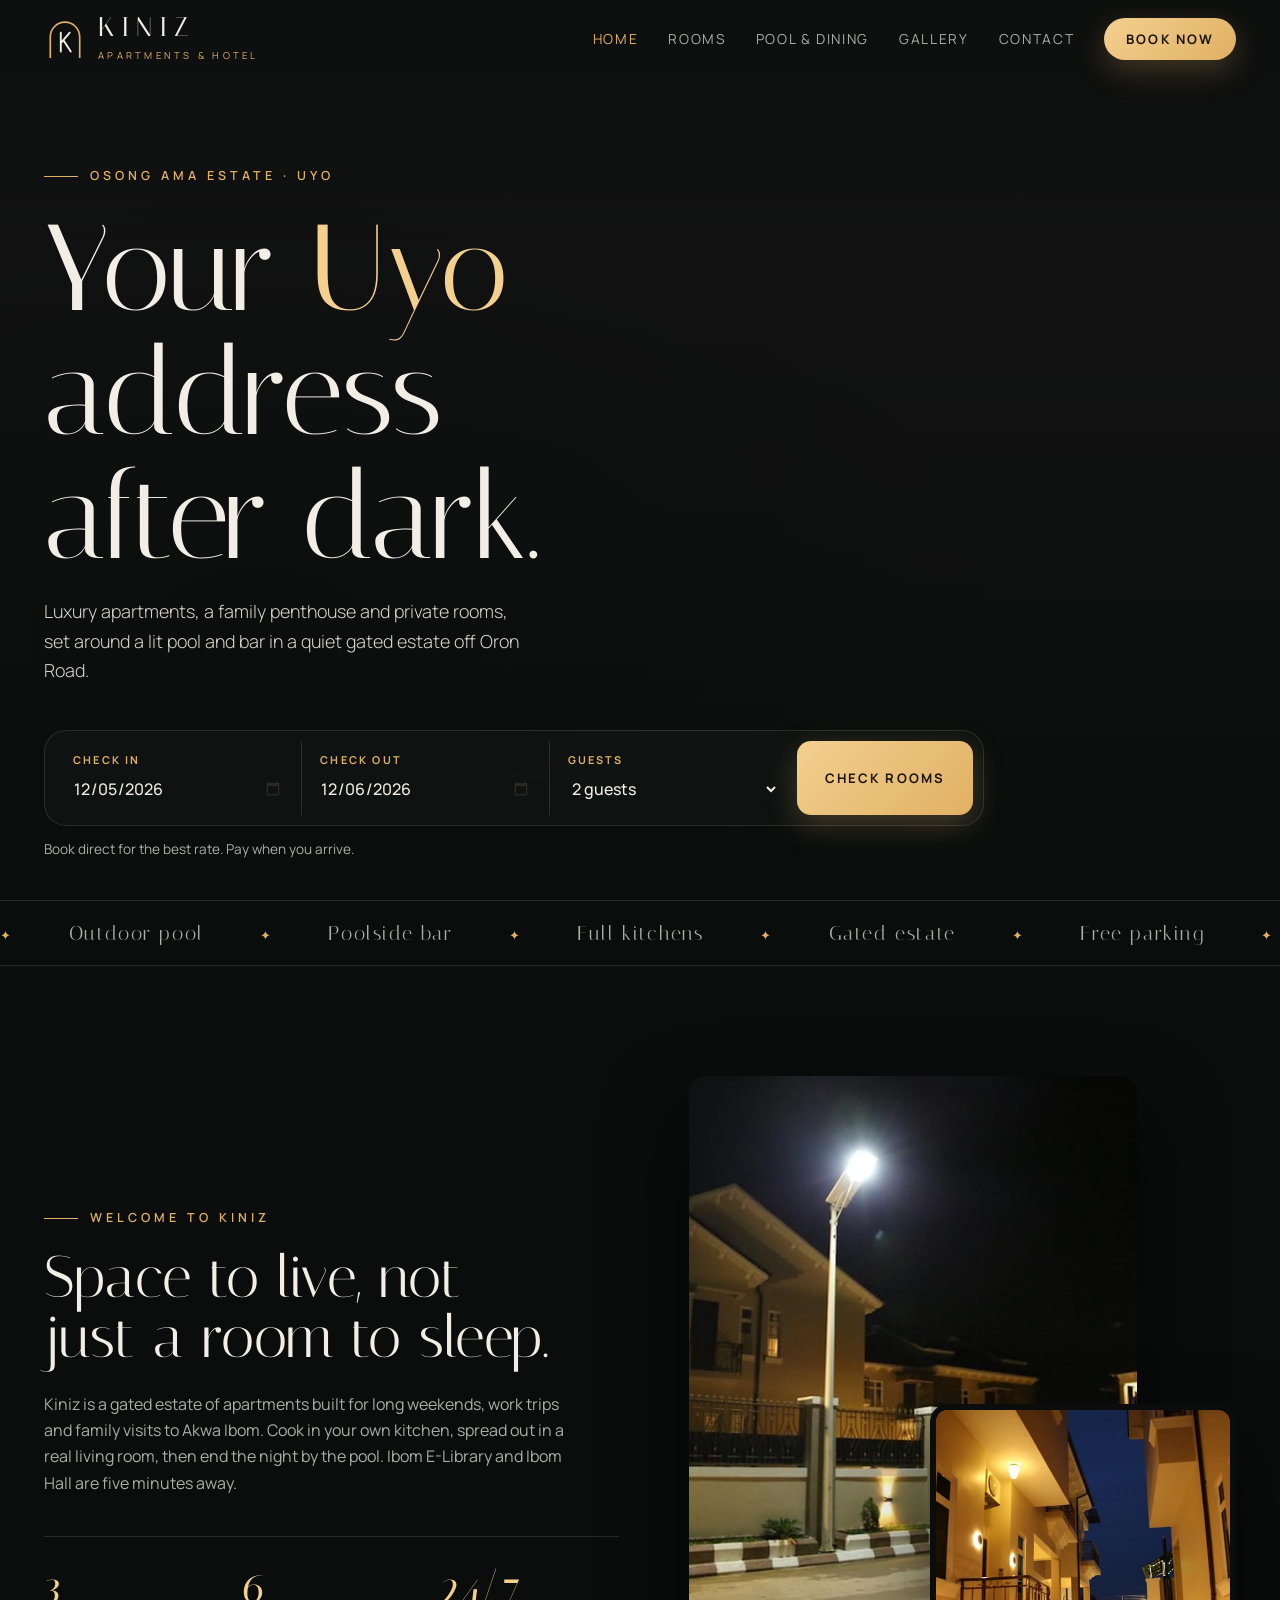
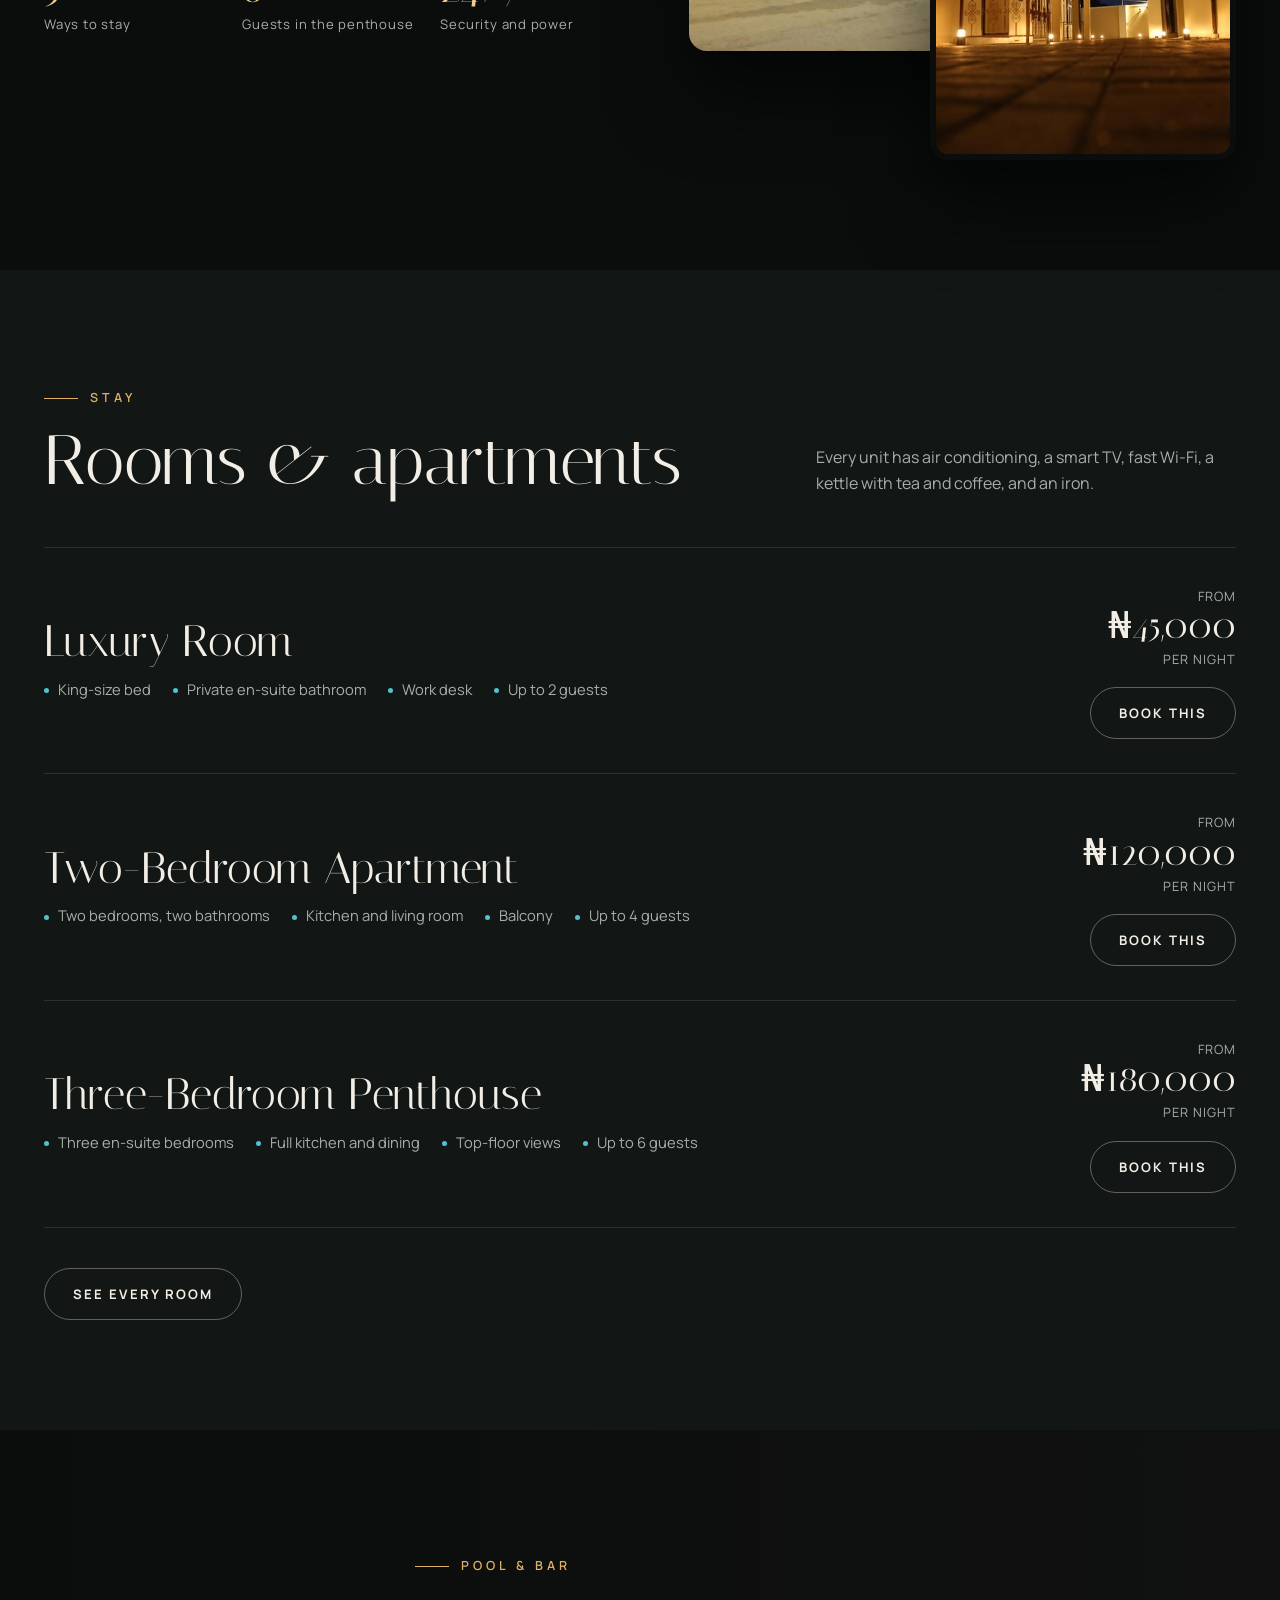
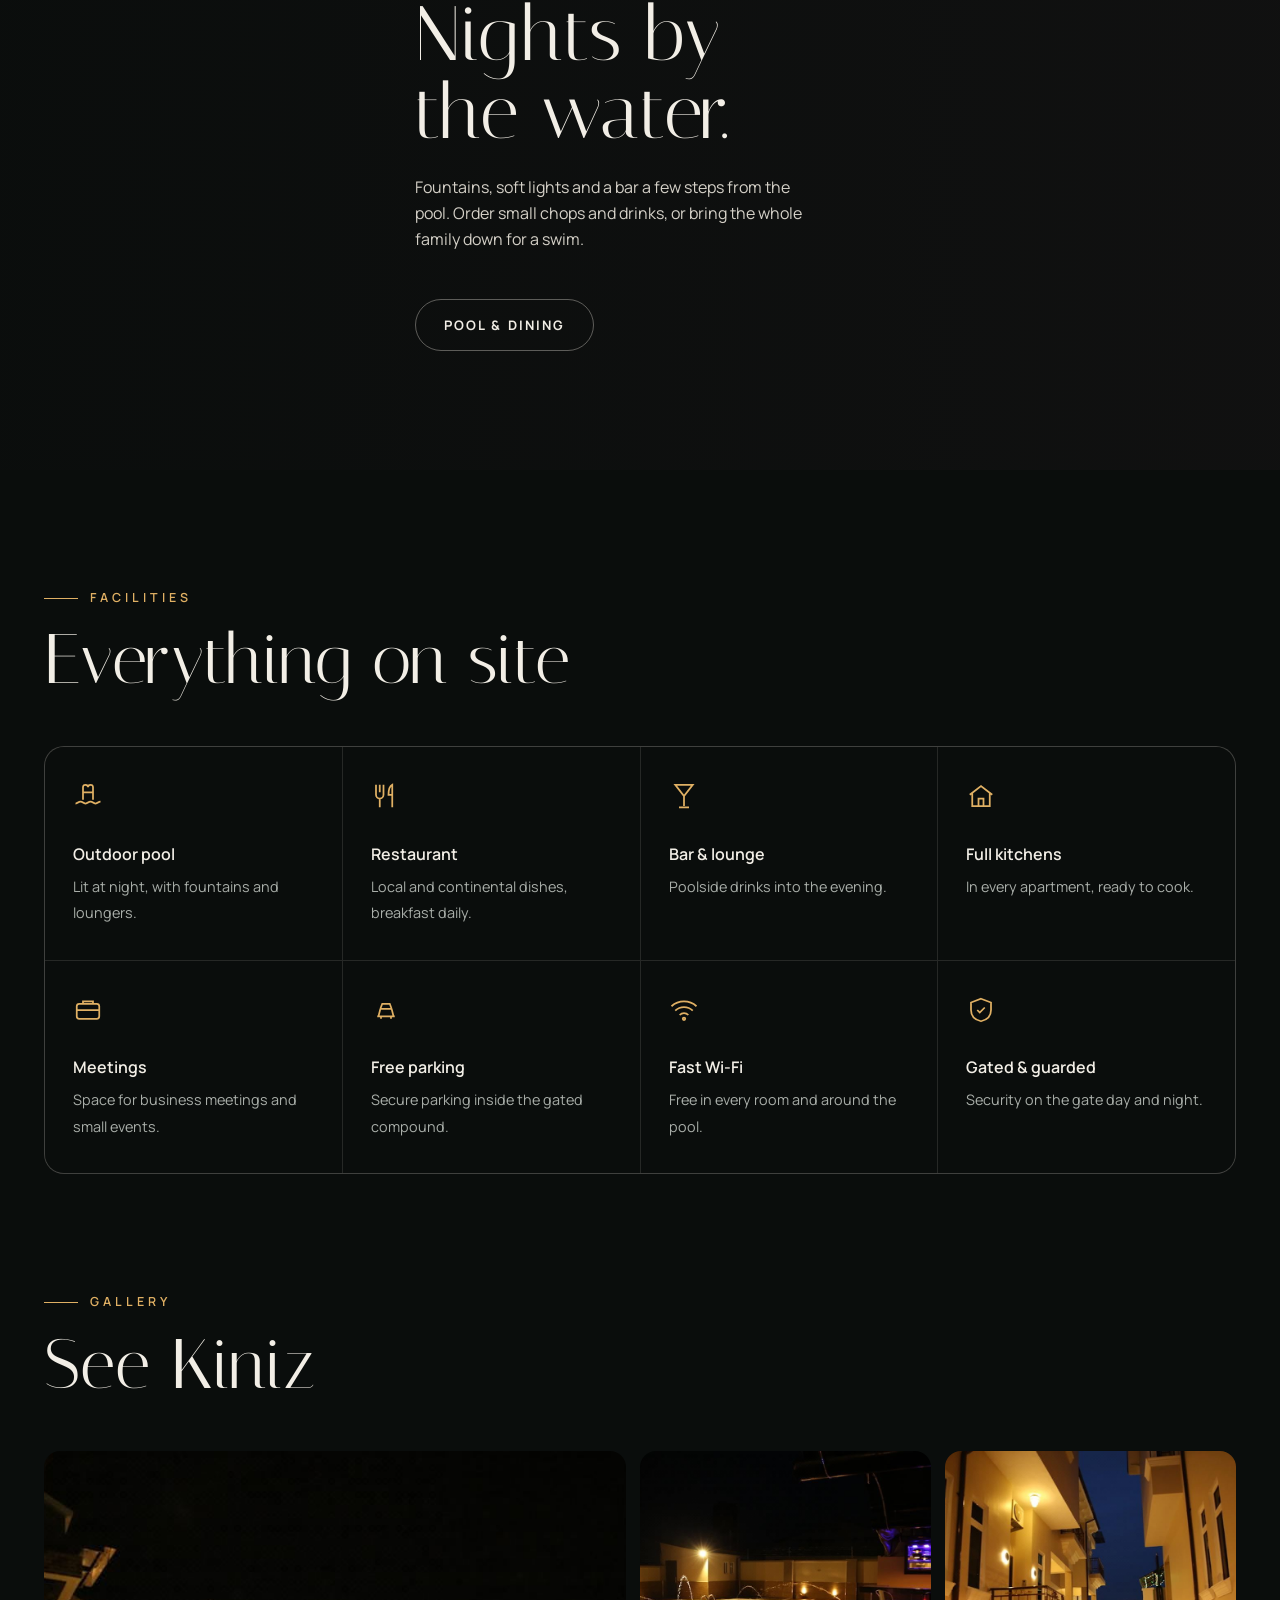
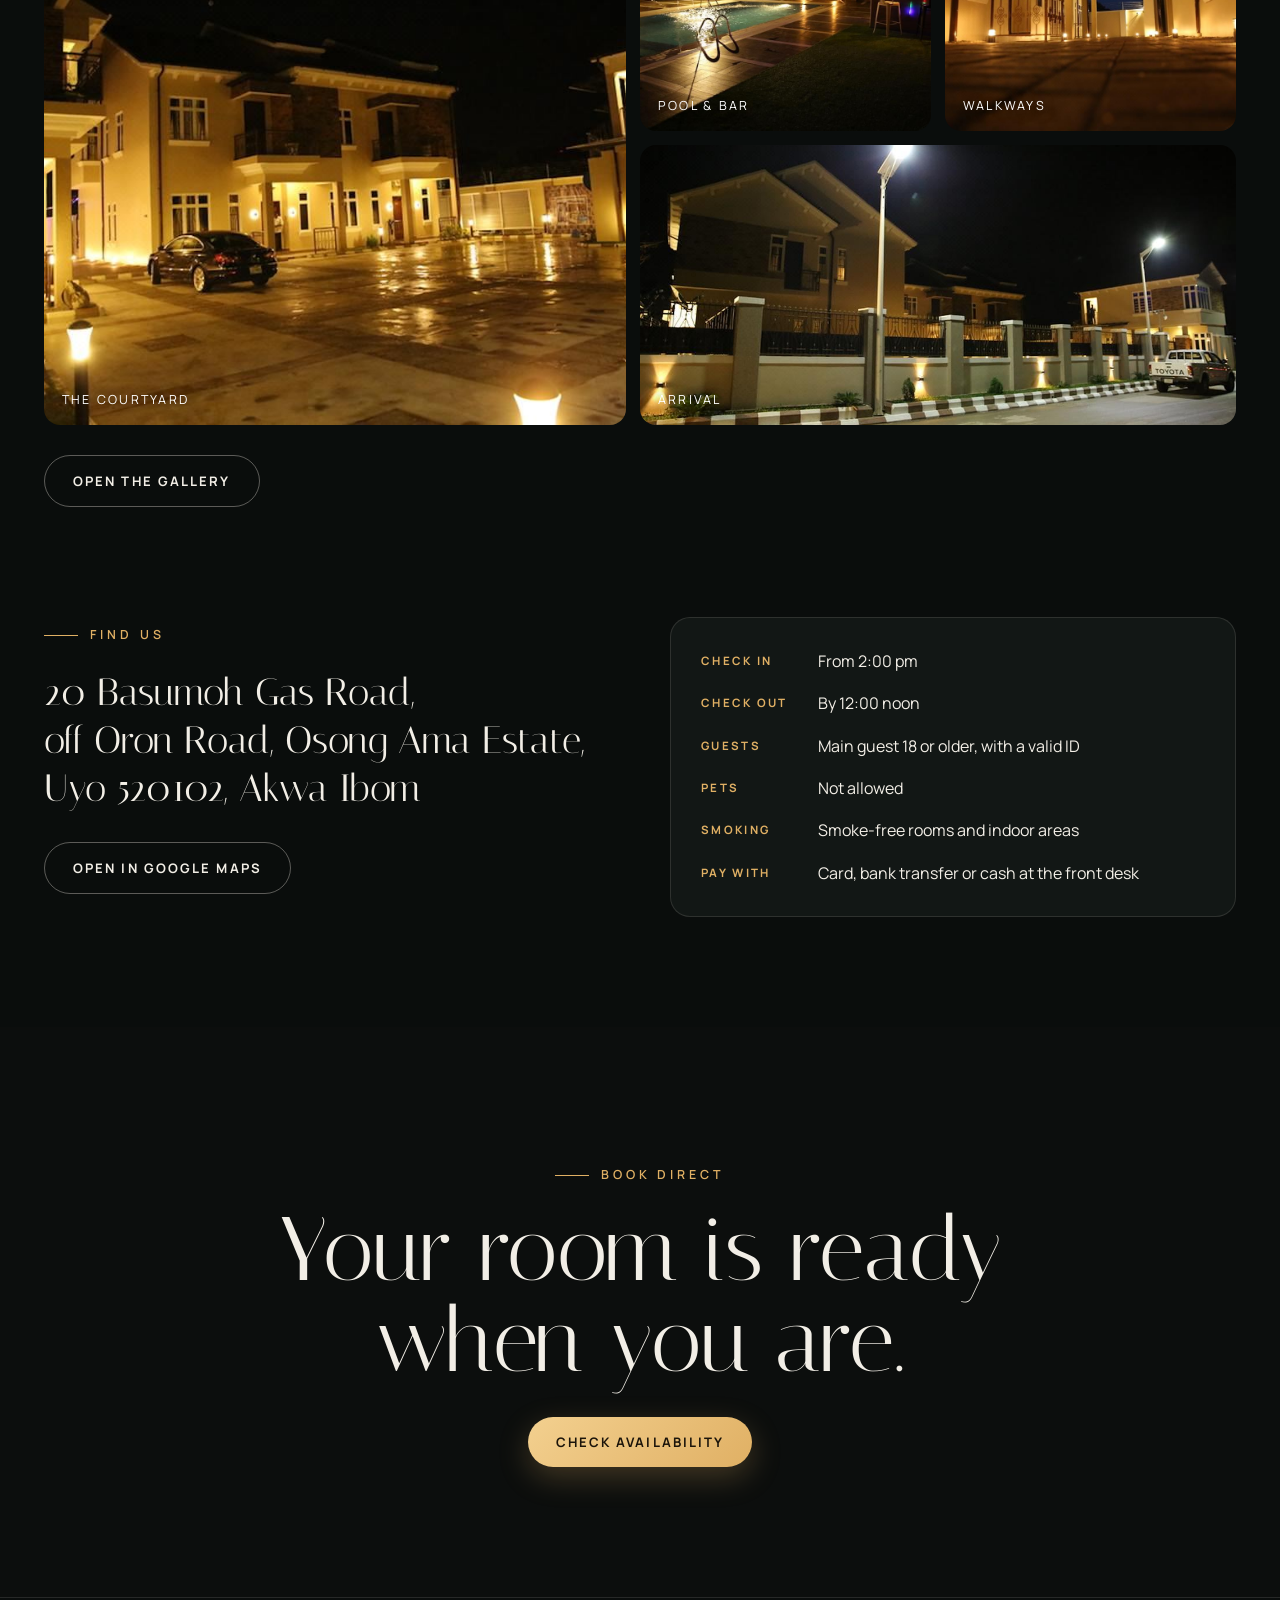
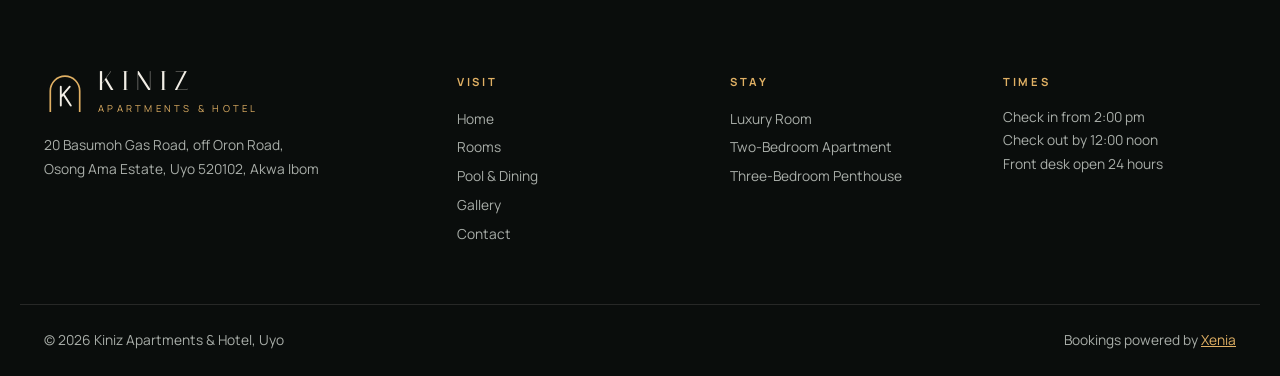
==== index.html @ 3136773b "Kiniz Apartments & Hotel demo site Co-Authored-By: Claude Opus 5.5 (1M context) <noreply@anthropic.c" ====
<!doctype html>
<html lang="en">
<head>
<meta charset="utf-8">
<meta name="viewport" content="width=device-width, initial-scale=1, viewport-fit=cover">
<title>Kiniz Apartments &amp; Hotel, Uyo</title>
<meta name="description" content="Luxury serviced apartments, a penthouse and rooms around a lit outdoor pool in Osong Ama Estate, Uyo. Book direct.">
<meta name="robots" content="noindex">
<link rel="preconnect" href="https://fonts.googleapis.com">
<link rel="preconnect" href="https://fonts.gstatic.com" crossorigin>
<link rel="stylesheet" href="https://fonts.googleapis.com/css2?family=Italiana&family=Manrope:wght@300;400;500;600;700&display=swap">
<link rel="stylesheet" href="assets/site.css">
</head>
<body data-page="home">

<main id="top">
  <section class="hero" style="padding:0">
    <div class="bg" role="img" aria-label="The Kiniz courtyard lit at night"></div>
    <div class="wrap hero-in">
      <span class="kicker reveal">Osong Ama Estate · Uyo</span>
      <h1 class="reveal d2">Your <em>Uyo</em> address after dark.</h1>
      <p class="reveal d3">Luxury apartments, a family penthouse and private rooms, set around a lit pool and bar in a quiet gated estate off Oron Road.</p>

      <form class="search reveal d4" id="f-search" novalidate>
        <div class="f"><label for="ci">Check in</label><input id="ci" type="date" required></div>
        <div class="f"><label for="co">Check out</label><input id="co" type="date" required></div>
        <div class="f"><label for="ad">Guests</label>
          <select id="ad"><option value="1">1 guest</option><option value="2" selected>2 guests</option><option value="3">3 guests</option><option value="4">4 guests</option><option value="5">5 guests</option><option value="6">6 guests</option></select>
        </div>
        <button class="btn" type="submit" id="go">Check rooms</button>
      </form>
      <div class="hint" id="m1">Book direct for the best rate. Pay when you arrive.</div>
    </div>
  </section>

  <div class="strip" aria-hidden="true"><div class="strip-in" id="strip"></div></div>

  <section id="about">
    <div class="wrap story">
      <div>
        <span class="kicker">Welcome to Kiniz</span>
        <h2>Space to live, not just a room to sleep.</h2>
        <p>Kiniz is a gated estate of apartments built for long weekends, work trips and family visits to Akwa Ibom. Cook in your own kitchen, spread out in a real living room, then end the night by the pool. Ibom E-Library and Ibom Hall are five minutes away.</p>
        <div class="nums">
          <div><b>3</b><span>Ways to stay</span></div>
          <div><b>6</b><span>Guests in the penthouse</span></div>
          <div><b>24/7</b><span>Security and power</span></div>
        </div>
      </div>
      <div class="stack">
        <img class="a" src="images/street.jpg" alt="The Kiniz buildings and gate at night" loading="lazy">
        <img class="b" src="images/walkway.jpg" alt="Lamp-lit walkway between apartments" loading="lazy">
      </div>
    </div>
  </section>

  <section class="rooms" id="stay">
    <div class="wrap">
      <div class="head">
        <div><span class="kicker">Stay</span><h2>Rooms &amp; apartments</h2></div>
        <p>Every unit has air conditioning, a smart TV, fast Wi-Fi, a kettle with tea and coffee, and an iron.</p>
      </div>
      <div id="rooms"></div>
      <a class="btn line" href="rooms.html" style="margin-top:40px">See every room</a>
    </div>
  </section>

  <section class="feature" id="pool">
    <div class="bg" role="img" aria-label="The Kiniz pool with fountains and the bar at night"></div>
    <div class="wrap">
      <span class="kicker">Pool &amp; bar</span>
      <h2>Nights by the water.</h2>
      <p>Fountains, soft lights and a bar a few steps from the pool. Order small chops and drinks, or bring the whole family down for a swim.</p>
      <a class="btn line" href="dining.html" style="margin-top:30px">Pool &amp; dining</a>
    </div>
  </section>

  <section>
    <div class="wrap">
      <div class="head">
        <div><span class="kicker">Facilities</span><h2>Everything on site</h2></div>
      </div>
      <div class="amen">
        <div><svg viewBox="0 0 24 24"><path d="M2 18c2 0 2-1.5 4-1.5S8 18 10 18s2-1.5 4-1.5 2 1.5 4 1.5 2-1.5 4-1.5M8 15V5a2 2 0 0 1 4 0M16 15V5a2 2 0 0 0-4 0M8 9h8"/></svg><b>Outdoor pool</b><span>Lit at night, with fountains and loungers.</span></div>
        <div><svg viewBox="0 0 24 24"><path d="M4 3v8a3 3 0 0 0 3 3v7M7 3v6M10 3v8a3 3 0 0 1-3 3M17 21V3c-2 1-3 4-3 8h3"/></svg><b>Restaurant</b><span>Local and continental dishes, breakfast daily.</span></div>
        <div><svg viewBox="0 0 24 24"><path d="M5 3h14l-7 9zM12 12v8M8 21h8"/></svg><b>Bar &amp; lounge</b><span>Poolside drinks into the evening.</span></div>
        <div><svg viewBox="0 0 24 24"><path d="M3 11l9-7 9 7M5 10v10h14V10M10 20v-6h4v6"/></svg><b>Full kitchens</b><span>In every apartment, ready to cook.</span></div>
        <div><svg viewBox="0 0 24 24"><rect x="3" y="7" width="18" height="12" rx="2"/><path d="M8 7V5h8v2M3 12h18"/></svg><b>Meetings</b><span>Space for business meetings and small events.</span></div>
        <div><svg viewBox="0 0 24 24"><path d="M5 17h14M6 17l1.5-6h9L18 17M8 17v2M16 17v2M7.5 11 9 7h6l1.5 4"/></svg><b>Free parking</b><span>Secure parking inside the gated compound.</span></div>
        <div><svg viewBox="0 0 24 24"><path d="M2 9a15 15 0 0 1 20 0M5 12.5a10 10 0 0 1 14 0M8.5 16a5 5 0 0 1 7 0"/><circle cx="12" cy="19" r="1"/></svg><b>Fast Wi-Fi</b><span>Free in every room and around the pool.</span></div>
        <div><svg viewBox="0 0 24 24"><path d="M12 3l8 3v6c0 5-3.5 8-8 9-4.5-1-8-4-8-9V6z"/><path d="M9 12l2 2 4-4"/></svg><b>Gated &amp; guarded</b><span>Security on the gate day and night.</span></div>
      </div>
    </div>
  </section>

  <section id="gallery" style="padding-top:0">
    <div class="wrap">
      <div class="head"><div><span class="kicker">Gallery</span><h2>See Kiniz</h2></div></div>
      <div class="gallery">
        <figure><img src="images/courtyard.jpg" alt="Courtyard and apartments at night" loading="lazy"><figcaption>The courtyard</figcaption></figure>
        <figure><img src="images/pool.jpg" alt="Pool and bar" loading="lazy"><figcaption>Pool &amp; bar</figcaption></figure>
        <figure><img src="images/walkway.jpg" alt="Walkway with ground lamps" loading="lazy"><figcaption>Walkways</figcaption></figure>
        <figure><img src="images/street.jpg" alt="Kiniz from the street" loading="lazy"><figcaption>Arrival</figcaption></figure>
      </div>
      <a class="btn line" href="gallery.html" style="margin-top:30px">Open the gallery</a>
    </div>
  </section>

  <section id="location" style="padding-top:0">
    <div class="wrap loc">
      <div>
        <span class="kicker">Find us</span>
        <address>20 Basumoh Gas Road,<br>off Oron Road, Osong Ama Estate,<br>Uyo 520102, Akwa Ibom</address>
        <a class="btn line" href="https://www.google.com/maps/search/?api=1&query=Kiniz+Apartments+%26+Hotel+Uyo" target="_blank" rel="noopener">Open in Google Maps</a>
      </div>
      <dl>
        <dt>Check in</dt><dd>From 2:00 pm</dd>
        <dt>Check out</dt><dd>By 12:00 noon</dd>
        <dt>Guests</dt><dd>Main guest 18 or older, with a valid ID</dd>
        <dt>Pets</dt><dd>Not allowed</dd>
        <dt>Smoking</dt><dd>Smoke-free rooms and indoor areas</dd>
        <dt>Pay with</dt><dd>Card, bank transfer or cash at the front desk</dd>
      </dl>
    </div>
  </section>

  <section class="cta">
    <div class="bg"></div>
    <div class="wrap">
      <span class="kicker">Book direct</span>
      <h2>Your room is ready when you are.</h2>
      <button class="btn" data-open>Check availability</button>
    </div>
  </section>
</main>

<script src="assets/site.js"></script>
</body>
</html>
---- assets/site.css ----
/* Night-lit luxury: the hotel's own photos are all taken after dark under warm lamps,
   so the site lives at night — ink-black ground, lamp-gold accent, full-bleed photography. */
:root{
  --night:#0a0d0c;
  --night-2:#121715;
  --night-3:#1a211e;
  --gold:#e0b064;       /* lamp light */
  --gold-2:#f3d08f;
  --pool:#4fc3cf;       /* lit pool water */
  --text:#f2eee6;
  --dim:#a9aea9;
  --line:rgba(242,238,230,.12);
  --glass:rgba(18,23,21,.62);
  --err:#ff8a7a;
  --ok:#7fd8a6;
  --display:"Italiana", "Didot", "Bodoni 72", Georgia, serif;
  --body:"Manrope", "Segoe UI", system-ui, sans-serif;
  color-scheme:dark;
}
*{box-sizing:border-box}
html{scroll-behavior:smooth}
body{margin:0;background:var(--night);color:var(--text);font:16px/1.65 var(--body);-webkit-font-smoothing:antialiased}
img{max-width:100%;display:block}
a{color:inherit}
:focus-visible{outline:2px solid var(--gold);outline-offset:3px}
.wrap{max-width:1240px;margin:0 auto;padding-inline:24px}
h1,h2,h3{font-family:var(--display);font-weight:400;margin:0;line-height:1.02;text-wrap:balance}
.kicker{display:inline-flex;align-items:center;gap:12px;color:var(--gold);font-size:.78rem;font-weight:600;letter-spacing:.32em;text-transform:uppercase}
.kicker::before{content:"";width:34px;height:1px;background:var(--gold)}

/* ── nav ── */
header{position:fixed;inset:0 0 auto;z-index:50;padding-top:env(safe-area-inset-top,0px);transition:background .35s, backdrop-filter .35s, border-color .35s;border-bottom:1px solid transparent}
header.solid{background:rgba(10,13,12,.82);backdrop-filter:blur(14px);-webkit-backdrop-filter:blur(14px);border-color:var(--line)}
.bar{display:flex;align-items:center;justify-content:space-between;gap:16px;height:78px}
.brand{display:flex;align-items:center;gap:12px;text-decoration:none}
.brand b{font:400 1.7rem/1 var(--display);letter-spacing:.24em}
.brand small{display:block;font-size:.6rem;letter-spacing:.34em;color:var(--gold);margin-top:5px}
@media (max-width:480px){.brand small{letter-spacing:.2em;font-size:.52rem}.brand b{font-size:1.4rem}}
nav{display:flex;align-items:center;gap:30px}
nav a{text-decoration:none;font-size:.86rem;letter-spacing:.12em;text-transform:uppercase;color:var(--dim);transition:color .2s}
nav a:hover{color:var(--text)}
.btn{display:inline-flex;align-items:center;justify-content:center;gap:10px;border:0;cursor:pointer;text-decoration:none;white-space:nowrap;
  font:700 .82rem var(--body);letter-spacing:.16em;text-transform:uppercase;padding:16px 28px;border-radius:999px;
  background:linear-gradient(135deg,var(--gold-2),var(--gold));color:#1b140a;box-shadow:0 10px 30px rgba(224,176,100,.25);transition:transform .2s, box-shadow .2s}
.btn:hover{transform:translateY(-2px);box-shadow:0 16px 40px rgba(224,176,100,.38)}
.btn:disabled{opacity:.45;transform:none;cursor:not-allowed}
.btn.line{background:transparent;color:var(--text);border:1px solid rgba(242,238,230,.35);box-shadow:none}
.btn.line:hover{border-color:var(--gold);color:var(--gold)}
nav .btn{padding:12px 22px}
@media (max-width:860px){nav a:not(.btn){display:none}}

/* ── hero ── */
.hero{position:relative;min-height:min(100svh,920px);display:flex;align-items:flex-end;overflow:hidden;isolation:isolate}
.hero .bg{position:absolute;inset:0;z-index:-2;background:#111 url(images/courtyard.jpg) center/cover;animation:drift 22s ease-in-out infinite alternate}
.hero::after{content:"";position:absolute;inset:0;z-index:-1;background:
  linear-gradient(180deg,rgba(10,13,12,.55) 0%,rgba(10,13,12,0) 30%,rgba(10,13,12,.2) 55%,var(--night) 100%),
  radial-gradient(60% 50% at 20% 70%,rgba(10,13,12,.6),transparent)}
@keyframes drift{from{transform:scale(1.04)}to{transform:scale(1.14) translate(-1.5%,-1%)}}
@media (prefers-reduced-motion:reduce){.hero .bg{animation:none}html{scroll-behavior:auto}}
.hero-in{width:100%;padding-block:150px 40px}
.hero h1{font-size:clamp(3.2rem,9.5vw,8.6rem);letter-spacing:-.01em;margin:20px 0 18px;max-width:11ch}
.hero h1 em{font-style:normal;color:var(--gold-2)}
.hero p{max-width:44ch;font-size:clamp(1rem,1.4vw,1.15rem);color:#d9d5cc;font-weight:300;margin:0}
.reveal{animation:rise .9s cubic-bezier(.2,.7,.2,1) both}
.reveal.d2{animation-delay:.12s}.reveal.d3{animation-delay:.24s}.reveal.d4{animation-delay:.36s}
@keyframes rise{from{opacity:.001;transform:translateY(24px)}to{opacity:1;transform:none}}
@media (prefers-reduced-motion:reduce){.reveal{animation:none}}

/* booking bar on the hero */
.search{margin-top:44px;display:grid;grid-template-columns:repeat(3,1fr) auto;align-items:end;gap:0;background:var(--glass);
  backdrop-filter:blur(18px) saturate(1.2);-webkit-backdrop-filter:blur(18px) saturate(1.2);border:1px solid var(--line);border-radius:22px;padding:10px;max-width:940px}
.search .f{padding:10px 18px;border-right:1px solid var(--line);min-width:0}
.search .f:nth-child(3){border-right:0}
.search .btn{height:100%;min-height:58px;border-radius:14px}
label{display:block;font-size:.68rem;font-weight:700;letter-spacing:.2em;text-transform:uppercase;color:var(--gold);margin-bottom:4px}
input,select,textarea{width:100%;font:500 1rem var(--body);color:var(--text);background:transparent;border:0;padding:4px 0;outline:none}
select option{background:var(--night-2)}
input::-webkit-calendar-picker-indicator{filter:invert(.85) sepia(.4)}
.hint{margin-top:12px;font-size:.85rem;color:var(--dim)}
.hint .err{color:var(--err)}
@media (max-width:760px){.search{grid-template-columns:1fr 1fr;border-radius:18px}.search .f:nth-child(2){border-right:0}.search .f:nth-child(3){grid-column:1/-1;border-top:1px solid var(--line)}.search .btn{grid-column:1/-1;margin-top:6px}}

/* ── marquee strip ── */
.strip{border-block:1px solid var(--line);overflow:hidden;background:var(--night)}
.strip-in{display:flex;gap:56px;padding-block:20px;width:max-content;animation:slide 38s linear infinite;color:var(--dim);font:400 1.25rem var(--display);letter-spacing:.08em}
.strip-in span::before{content:"✦";color:var(--gold);margin-right:56px;font-size:.8rem;vertical-align:middle}
@keyframes slide{to{transform:translateX(-50%)}}
@media (prefers-reduced-motion:reduce){.strip-in{animation:none}}

section{padding-block:110px}
.head{display:flex;justify-content:space-between;align-items:end;gap:30px;flex-wrap:wrap;margin-bottom:50px}
.head h2{font-size:clamp(2.6rem,5.5vw,4.6rem);margin-top:16px}
.head p{max-width:42ch;color:var(--dim);margin:0}

/* ── story + numbers ── */
.story{display:grid;grid-template-columns:1.05fr 1fr;gap:70px;align-items:center}
.story h2{font-size:clamp(2.4rem,4.6vw,3.9rem);margin:18px 0 24px}
.story p{color:var(--dim);max-width:52ch}
.nums{display:grid;grid-template-columns:repeat(3,1fr);gap:20px;margin-top:40px;border-top:1px solid var(--line);padding-top:28px}
.nums b{display:block;font:400 2.8rem/1 var(--display);color:var(--gold-2)}
.nums span{font-size:.82rem;color:var(--dim);letter-spacing:.06em}
.stack{position:relative;aspect-ratio:4/5;max-width:100%}
.stack img{position:absolute;object-fit:cover;border-radius:18px;box-shadow:0 40px 80px rgba(0,0,0,.6)}
.stack .a{inset:0 18% 16% 0;width:82%;height:84%}
.stack .b{right:0;bottom:0;width:56%;height:52%;border:6px solid var(--night)}
@media (max-width:900px){.story{grid-template-columns:1fr;gap:50px}}

/* ── rooms ── */
.rooms{background:var(--night-2)}
.room{display:grid;grid-template-columns:1fr auto;gap:30px;align-items:center;padding:34px 0;border-top:1px solid var(--line);transition:padding .3s}
.room:last-child{border-bottom:1px solid var(--line)}
.room:hover{padding-inline:14px}
.room .no{font:400 1.1rem var(--display);color:var(--gold)}
.room h3{font-size:clamp(1.9rem,3.4vw,2.9rem)}
.room ul{display:flex;flex-wrap:wrap;gap:6px 22px;margin:12px 0 0;padding:0;list-style:none;color:var(--dim);font-size:.92rem}
.room li::before{content:"";display:inline-block;width:5px;height:5px;border-radius:50%;background:var(--pool);margin-right:9px;vertical-align:middle}
.room .price{text-align:right}
.room .price b{display:block;font:400 2.3rem/1 var(--display);font-variant-numeric:tabular-nums}
.room .price small{color:var(--dim);font-size:.8rem;letter-spacing:.08em}
.room .price .btn{margin-top:16px}
@media (max-width:760px){.room{grid-template-columns:1fr;gap:12px}.room .price{text-align:left}.room:hover{padding-inline:0}}

/* ── pool feature ── */
.feature{position:relative;min-height:640px;display:flex;align-items:center;overflow:hidden;isolation:isolate}
.feature .bg{position:absolute;inset:0;z-index:-2;background:#111 url(images/pool.jpg) center/cover}
.feature::after{content:"";position:absolute;inset:0;z-index:-1;background:linear-gradient(90deg,rgba(10,13,12,.92) 0%,rgba(10,13,12,.55) 45%,rgba(10,13,12,.1) 100%)}
.feature h2{font-size:clamp(2.8rem,6vw,5.4rem);margin:18px 0 22px;max-width:9ch}
.feature p{max-width:40ch;color:#d4d0c7}

/* ── amenities ── */
.amen{display:grid;grid-template-columns:repeat(4,1fr);gap:1px;background:var(--line);border:1px solid var(--line);border-radius:20px;overflow:hidden}
.amen div{background:var(--night);padding:34px 28px;transition:background .25s}
.amen div:hover{background:var(--night-3)}
.amen svg{width:30px;height:30px;stroke:var(--gold);fill:none;stroke-width:1.4;margin-bottom:22px}
.amen b{display:block;font-weight:600;margin-bottom:6px}
.amen span{color:var(--dim);font-size:.9rem}
@media (max-width:900px){.amen{grid-template-columns:1fr 1fr}}
@media (max-width:480px){.amen{grid-template-columns:1fr}}

/* ── gallery ── */
.gallery{display:grid;grid-template-columns:2fr 1fr 1fr;grid-template-rows:280px 280px;gap:14px}
.gallery figure{margin:0;position:relative;overflow:hidden;border-radius:16px;min-width:0}
.gallery figure:first-child{grid-row:span 2}
.gallery figure:last-child{grid-column:span 2}
.gallery img{width:100%;height:100%;object-fit:cover;transition:transform .8s cubic-bezier(.2,.7,.2,1)}
.gallery figure:hover img{transform:scale(1.06)}
.gallery figcaption{position:absolute;left:18px;bottom:14px;font-size:.78rem;letter-spacing:.18em;text-transform:uppercase;color:#fff;text-shadow:0 2px 12px rgba(0,0,0,.8)}
@media (max-width:760px){.gallery{grid-template-columns:1fr 1fr;grid-template-rows:220px 160px 160px}.gallery figure:first-child{grid-column:span 2;grid-row:auto}.gallery figure:last-child{grid-column:span 2}}

/* ── location ── */
.loc{display:grid;grid-template-columns:1fr 1fr;gap:60px;align-items:start}
.loc address{font-style:normal;font:400 clamp(1.7rem,3vw,2.4rem)/1.25 var(--display);margin:22px 0 30px}
.loc dl{display:grid;grid-template-columns:auto 1fr;gap:16px 30px;margin:0;padding:30px;border:1px solid var(--line);border-radius:20px;background:var(--night-2)}
.loc dt{color:var(--gold);font-size:.72rem;font-weight:700;letter-spacing:.2em;text-transform:uppercase;padding-top:3px}
.loc dd{margin:0;color:var(--text)}
@media (max-width:900px){.loc{grid-template-columns:1fr}}

/* ── final CTA + footer ── */
.cta{position:relative;text-align:center;padding-block:130px;overflow:hidden;isolation:isolate}
.cta .bg{position:absolute;inset:0;z-index:-2;background:#111 url(images/walkway.jpg) center/cover}
.cta::after{content:"";position:absolute;inset:0;z-index:-1;background:rgba(10,13,12,.72)}
.cta h2{font-size:clamp(2.8rem,7vw,6rem);margin:18px auto 30px;max-width:14ch}
footer{border-top:1px solid var(--line);padding-block:34px;color:var(--dim);font-size:.86rem}
footer .bar{height:auto;flex-wrap:wrap}
footer a{color:var(--gold)}

/* ── booking drawer ── */
.scrim{position:fixed;inset:0;z-index:80;background:rgba(0,0,0,.6);backdrop-filter:blur(4px);opacity:0;pointer-events:none;transition:opacity .3s}
.scrim.on{opacity:1;pointer-events:auto}
.drawer{position:fixed;z-index:90;top:0;right:0;bottom:0;width:min(480px,100%);background:var(--night-2);border-left:1px solid var(--line);
  transform:translateX(102%);transition:transform .45s cubic-bezier(.2,.7,.2,1);display:flex;flex-direction:column;padding:calc(env(safe-area-inset-top,0px) + 26px) 30px calc(env(safe-area-inset-bottom,0px) + 26px);overflow-y:auto}
.drawer.on{transform:none}
.dtop{display:flex;justify-content:space-between;align-items:center;margin-bottom:22px}
.x{background:none;border:1px solid var(--line);color:var(--text);width:40px;height:40px;border-radius:50%;cursor:pointer;font-size:1.2rem}
.x:hover{border-color:var(--gold);color:var(--gold)}
.steps{display:flex;gap:6px;margin-bottom:26px}
.steps i{flex:1;height:2px;background:var(--line);border-radius:2px;transition:background .3s}
.steps i.on{background:var(--gold)}
.drawer h3{font-size:2.3rem}
.drawer .sub{color:var(--dim);font-size:.92rem;margin:6px 0 22px}
.opt{display:grid;grid-template-columns:1fr auto;gap:4px 14px;padding:18px;border:1px solid var(--line);border-radius:14px;margin-bottom:12px;cursor:pointer;transition:border-color .2s, background .2s}
.opt:hover{border-color:rgba(224,176,100,.5)}
.opt.sel{border-color:var(--gold);background:rgba(224,176,100,.07)}
.opt.off{opacity:.4;cursor:not-allowed}
.opt b{font-weight:600}
.opt .p{text-align:right;font-weight:700;font-variant-numeric:tabular-nums;color:var(--gold-2)}
.opt small{color:var(--dim);font-size:.82rem}
.fld{border:1px solid var(--line);border-radius:12px;padding:10px 14px;margin-bottom:12px;transition:border-color .2s}
.fld:focus-within{border-color:var(--gold)}
.two{display:grid;grid-template-columns:1fr 1fr;gap:12px}
.sum{border-top:1px solid var(--line);margin-top:10px;padding-top:16px;font-size:.95rem}
.sum div{display:flex;justify-content:space-between;gap:12px;font-variant-numeric:tabular-nums;color:var(--dim);margin-bottom:6px}
.sum .tot{color:var(--text);font-weight:700;font-size:1.15rem}
.drawer .btn{width:100%;margin-top:18px}
.msg{border-radius:12px;padding:12px 14px;font-size:.9rem;margin-top:14px;border:1px solid}
.msg.err{color:var(--err);border-color:rgba(255,138,122,.35);background:rgba(255,138,122,.07)}
.msg.ok{color:var(--ok);border-color:rgba(127,216,166,.35);background:rgba(127,216,166,.07)}
.link{background:none;border:0;color:var(--gold);font:600 .82rem var(--body);letter-spacing:.12em;text-transform:uppercase;cursor:pointer;padding:0;margin-top:18px}
.code{font:400 3rem/1 var(--display);letter-spacing:.06em;color:var(--gold-2);margin:12px 0 22px}
.tick{width:64px;height:64px;border-radius:50%;border:1px solid var(--gold);display:grid;place-items:center;margin-bottom:22px}
.tick svg{width:28px;height:28px;stroke:var(--gold);fill:none;stroke-width:2}
.note{font-size:.82rem;color:var(--dim);margin-top:14px}

/* ── shared chrome for all pages ── */
nav a[aria-current="page"]{color:var(--gold)}
.menu{display:none;background:none;border:1px solid var(--line);border-radius:50%;width:44px;height:44px;cursor:pointer;position:relative}
.menu i{position:absolute;left:13px;right:13px;height:1.5px;background:var(--text);transition:transform .3s}
.menu i:first-child{top:17px}.menu i:last-child{top:25px}
header.open .menu i:first-child{transform:translateY(4px) rotate(45deg)}
header.open .menu i:last-child{transform:translateY(-4px) rotate(-45deg)}
.sheet{position:fixed;inset:0;z-index:45;background:rgba(10,13,12,.97);display:flex;flex-direction:column;justify-content:center;gap:8px;padding-inline:28px;opacity:0;pointer-events:none;transition:opacity .3s}
.sheet.on{opacity:1;pointer-events:auto}
.sheet a{font:400 2.6rem/1.3 var(--display);text-decoration:none}
.sheet a[aria-current="page"]{color:var(--gold)}
header.open{background:transparent;border-color:transparent;backdrop-filter:none}
@media (max-width:860px){.menu{display:block}}
footer{padding-block:70px 0}
.foot{display:grid;grid-template-columns:1.6fr 1fr 1fr 1fr;gap:40px}
.foot p{margin:16px 0 0;line-height:1.7}
.foot h4{font:700 .7rem var(--body);letter-spacing:.24em;text-transform:uppercase;color:var(--gold);margin:6px 0 16px}
.foot a:not(.brand){display:block;color:var(--dim);text-decoration:none;padding:3px 0}
.foot a:not(.brand):hover{color:var(--text)}
.foot .brand{color:var(--text)}
.fine{display:flex;justify-content:space-between;gap:16px;flex-wrap:wrap;border-top:1px solid var(--line);margin-top:56px;padding-block:24px}
@media (max-width:860px){.foot{grid-template-columns:1fr 1fr}.foot>div:first-child{grid-column:1/-1}}
.room h3 a{text-decoration:none}
.room h3 a:hover{color:var(--gold-2)}

/* ── inner page hero ── */
.phero{position:relative;padding-block:200px 90px;overflow:hidden;isolation:isolate}
.phero .bg{position:absolute;inset:0;z-index:-2;background:#111 center/cover;animation:drift 22s ease-in-out infinite alternate}
.phero::after{content:"";position:absolute;inset:0;z-index:-1;background:linear-gradient(180deg,rgba(10,13,12,.6),rgba(10,13,12,.35) 40%,var(--night))}
.phero h1{font-size:clamp(3rem,8vw,7rem);margin:20px 0 16px}
.phero p{max-width:50ch;color:#d9d5cc;font-weight:300;font-size:1.1rem;margin:0}
@media (prefers-reduced-motion:reduce){.phero .bg{animation:none}}

/* ── rooms page ── */
.rd{display:grid;grid-template-columns:1.1fr 1fr;gap:70px;align-items:center;padding-block:70px;border-top:1px solid var(--line);scroll-margin-top:90px}
.rd.flip .rd-img{order:2}
.rd-img{position:relative;border-radius:22px;overflow:hidden;aspect-ratio:5/4;max-width:100%}
.rd-img img{width:100%;height:100%;object-fit:cover;transition:transform 1s}
.rd:hover .rd-img img{transform:scale(1.04)}
.tag{position:absolute;left:16px;bottom:16px;background:var(--glass);backdrop-filter:blur(10px);-webkit-backdrop-filter:blur(10px);border:1px solid var(--line);border-radius:999px;padding:6px 14px;font-size:.74rem;color:var(--dim)}
.rd-txt h2{font-size:clamp(2.4rem,4.4vw,3.8rem);margin:14px 0 16px}
.rd-txt p{color:var(--dim);max-width:48ch}
.specs{display:grid;grid-template-columns:repeat(3,1fr);gap:16px;margin:26px 0;padding:20px 0;border-block:1px solid var(--line)}
.specs dt{font-size:.68rem;font-weight:700;letter-spacing:.2em;text-transform:uppercase;color:var(--gold)}
.specs dd{margin:4px 0 0}
.has{display:grid;grid-template-columns:1fr 1fr;gap:8px 20px;padding:0;margin:0;list-style:none;color:var(--dim);font-size:.93rem}
.has li::before{content:"";display:inline-block;width:5px;height:5px;border-radius:50%;background:var(--pool);margin-right:10px;vertical-align:middle}
.rd-buy{display:flex;align-items:center;justify-content:space-between;gap:20px;margin-top:32px;flex-wrap:wrap}
.rd-buy b{display:block;font:400 2.4rem/1 var(--display);font-variant-numeric:tabular-nums}
.rd-buy small{color:var(--dim);font-size:.76rem;letter-spacing:.1em}
@media (max-width:900px){.rd{grid-template-columns:1fr;gap:34px}.rd.flip .rd-img{order:0}}

/* ── dining page ── */
.split{display:grid;grid-template-columns:1fr 1fr;gap:70px;align-items:center}
.split.flip>:first-child{order:2}
.split img{border-radius:22px;width:100%;aspect-ratio:4/3;object-fit:cover}
.split h2{font-size:clamp(2.4rem,4.6vw,4rem);margin:16px 0 20px}
.split p{color:var(--dim);max-width:50ch}
.hours{display:grid;grid-template-columns:auto 1fr;gap:10px 28px;margin:26px 0 0;padding:22px 0 0;border-top:1px solid var(--line)}
.hours dt{color:var(--gold);font-size:.7rem;font-weight:700;letter-spacing:.2em;text-transform:uppercase;padding-top:3px}
.hours dd{margin:0}
.menu-list{display:grid;grid-template-columns:1fr 1fr;gap:0 60px}
.dish{display:flex;align-items:baseline;gap:12px;padding:18px 0;border-bottom:1px solid var(--line)}
.dish b{font-weight:500}
.dish small{display:block;color:var(--dim);font-size:.85rem}
.dish span.dots{flex:1;border-bottom:1px dotted rgba(242,238,230,.25);transform:translateY(-4px)}
.dish em{font-style:normal;color:var(--gold-2);font-variant-numeric:tabular-nums}
@media (max-width:900px){.split{grid-template-columns:1fr;gap:34px}.split.flip>:first-child{order:0}.menu-list{grid-template-columns:1fr}}

/* ── gallery page ── */
.masonry{columns:3 320px;column-gap:16px}
.masonry figure{margin:0 0 16px;break-inside:avoid;position:relative;border-radius:16px;overflow:hidden;cursor:zoom-in}
.masonry img{width:100%;transition:transform .8s cubic-bezier(.2,.7,.2,1)}
.masonry figure:hover img{transform:scale(1.05)}
.masonry figcaption{position:absolute;left:16px;bottom:12px;font-size:.74rem;letter-spacing:.18em;text-transform:uppercase;text-shadow:0 2px 12px rgba(0,0,0,.9)}
.lb{position:fixed;inset:0;z-index:100;background:rgba(5,7,6,.94);display:grid;place-items:center;padding:24px;cursor:zoom-out;animation:fade .25s}
.lb img{max-height:88vh;border-radius:12px}
.lb .x{position:absolute;top:calc(env(safe-area-inset-top,0px) + 20px);right:20px}
@keyframes fade{from{opacity:0}}

/* ── contact page ── */
.contact{display:grid;grid-template-columns:1fr 1.1fr;gap:70px}
.cards{display:grid;gap:14px;margin-top:30px}
.cards div{border:1px solid var(--line);border-radius:18px;padding:22px 24px;background:var(--night-2)}
.cards b{display:block;font:400 1.5rem var(--display);margin-top:4px}
.cards span{color:var(--dim);font-size:.9rem}
.cform{border:1px solid var(--line);border-radius:22px;padding:34px;background:var(--night-2)}
.cform h2{font-size:2.6rem;margin-bottom:22px}
.cform .btn{width:100%;margin-top:10px}
.faq{max-width:860px}
.faq details{border-bottom:1px solid var(--line);padding:22px 0}
.faq summary{cursor:pointer;list-style:none;display:flex;justify-content:space-between;gap:20px;font:400 1.5rem var(--display)}
.faq summary::after{content:"+";color:var(--gold);font-family:var(--body);transition:transform .3s}
.faq details[open] summary::after{transform:rotate(45deg)}
.faq p{color:var(--dim);margin:14px 0 0;max-width:62ch}
@media (max-width:900px){.contact{grid-template-columns:1fr;gap:40px}}
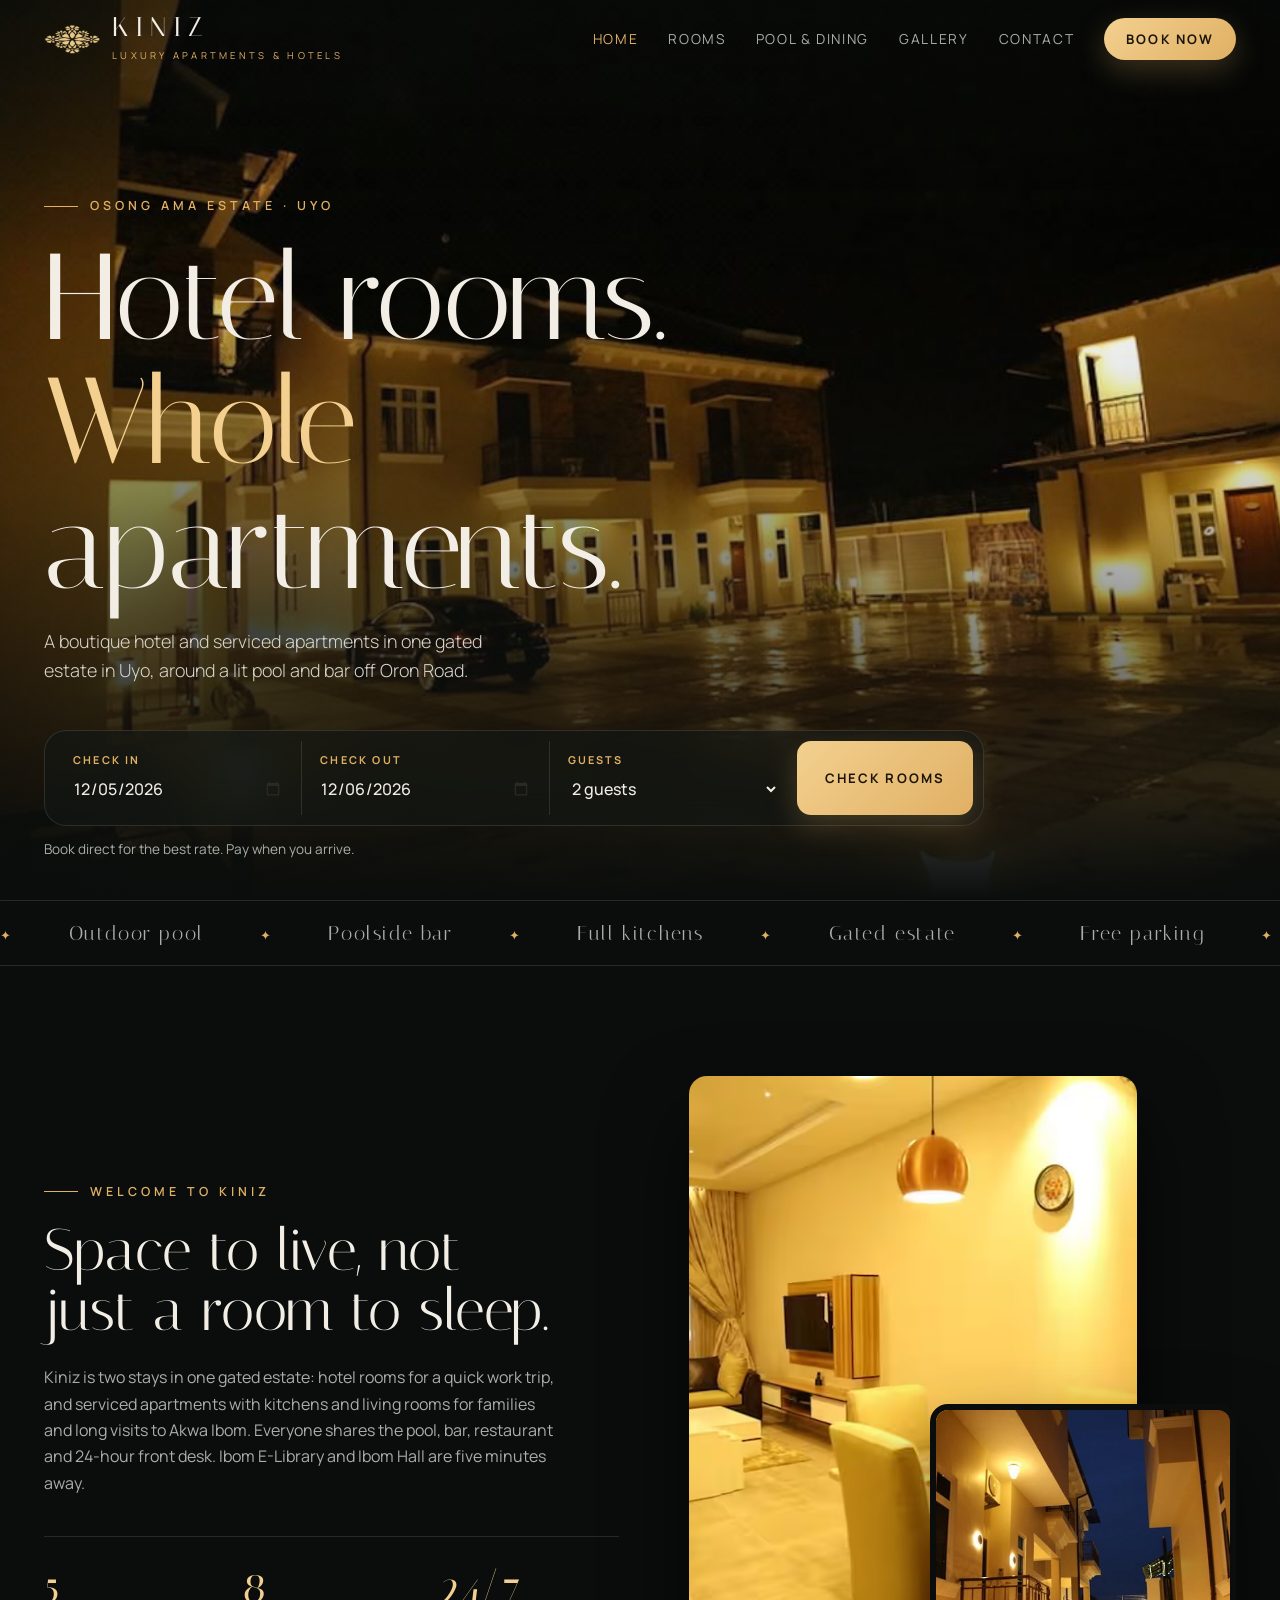
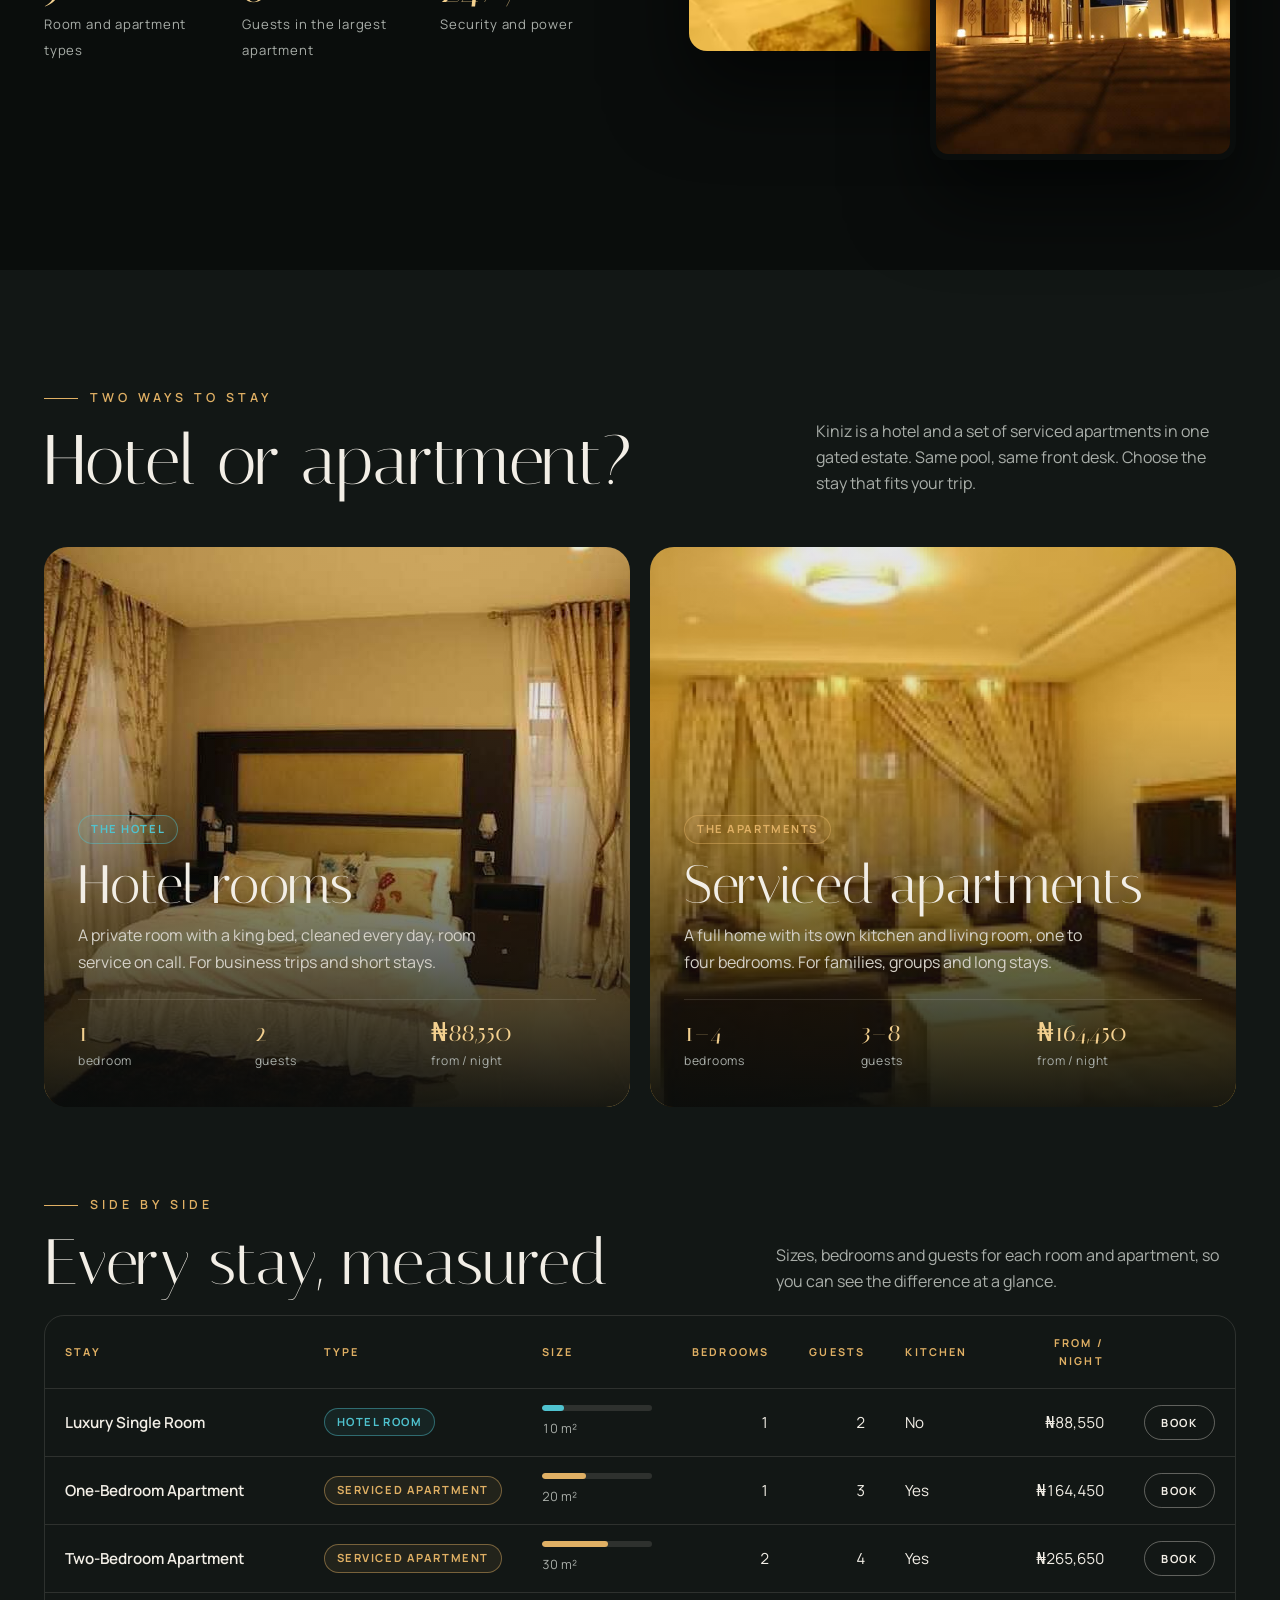
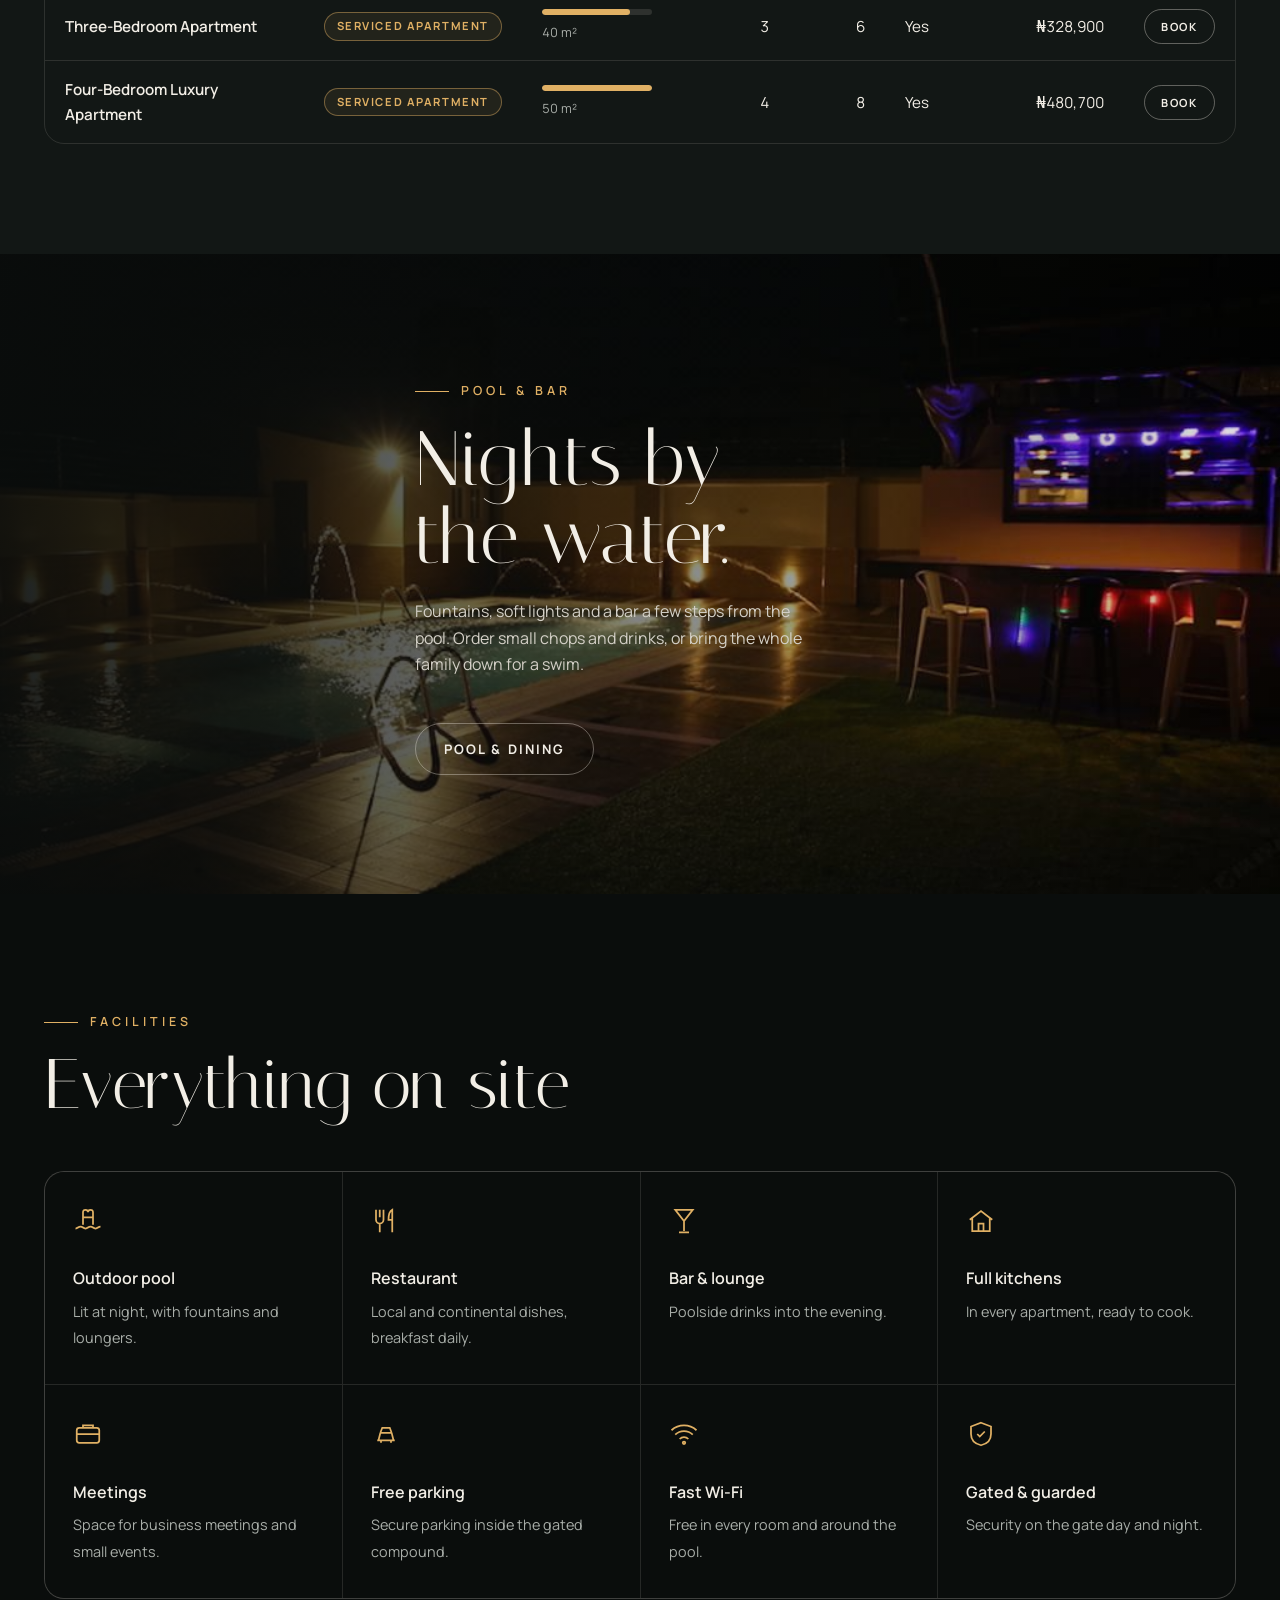
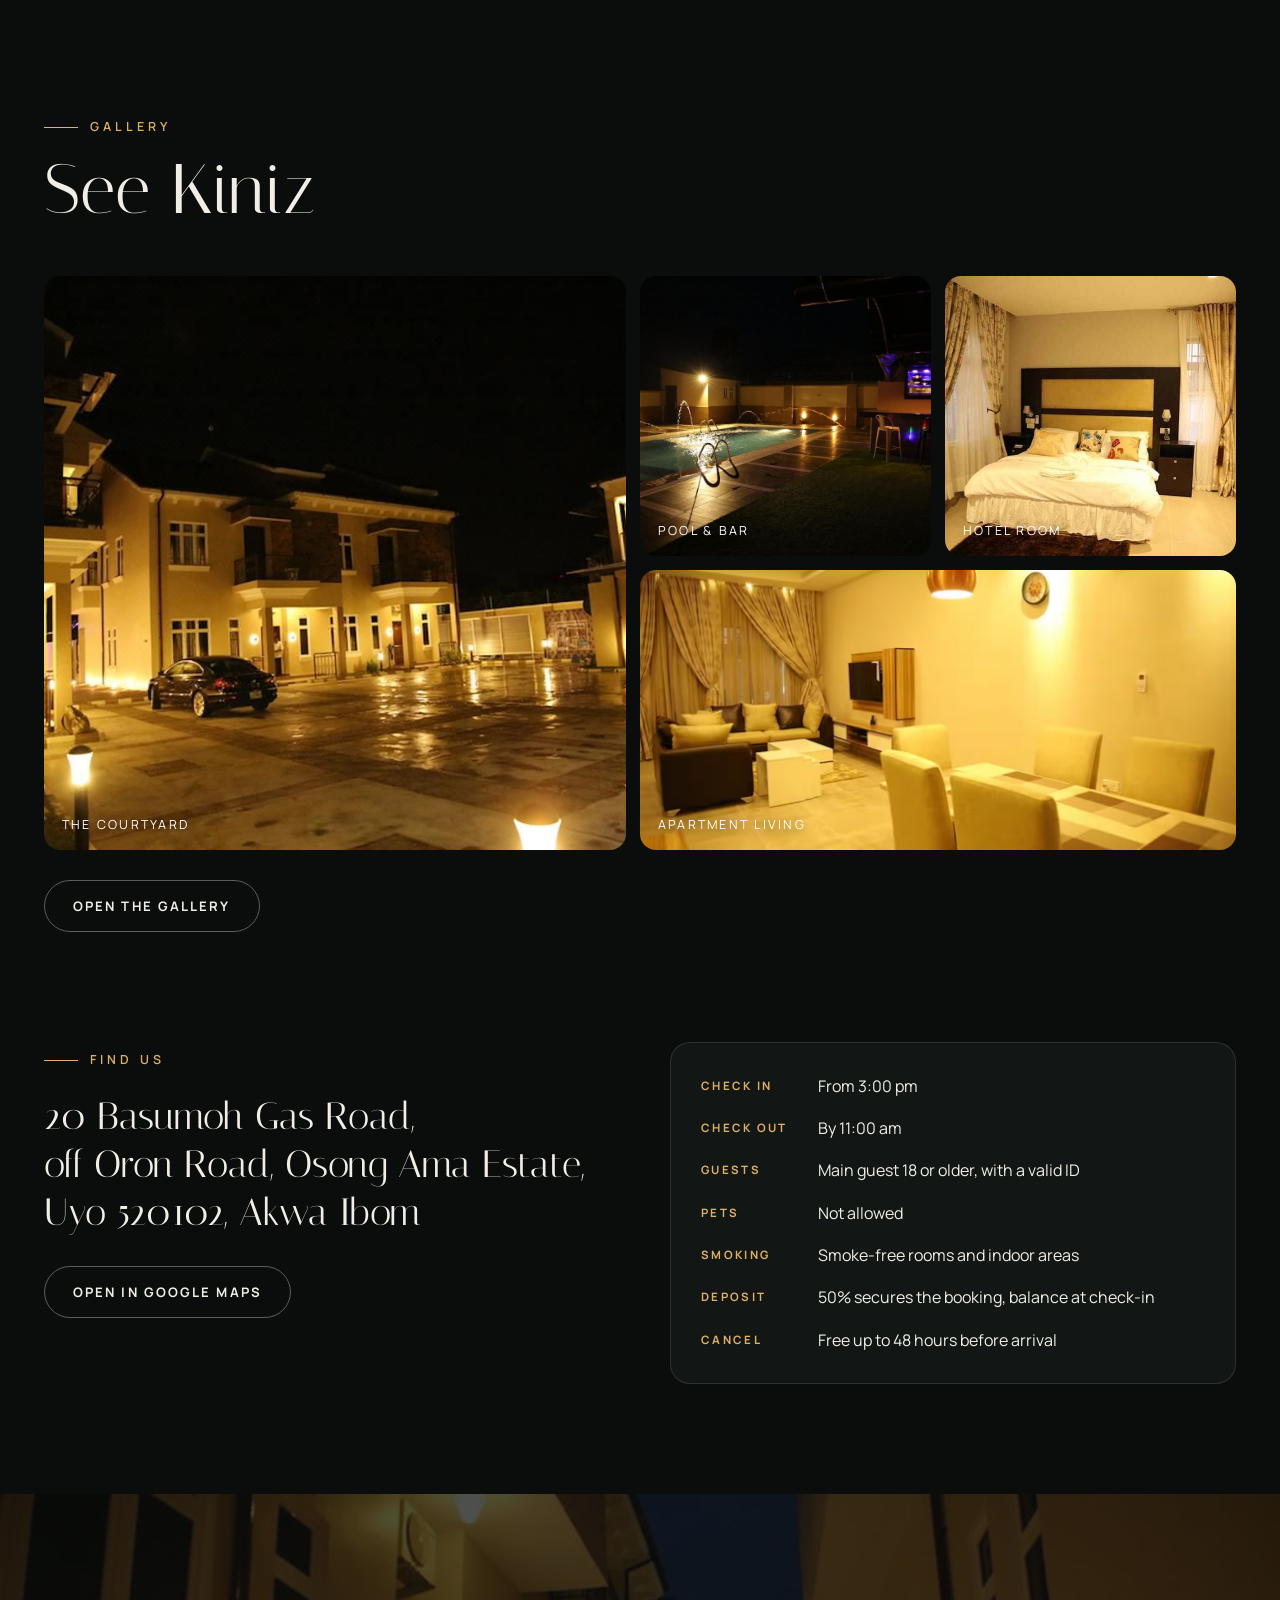
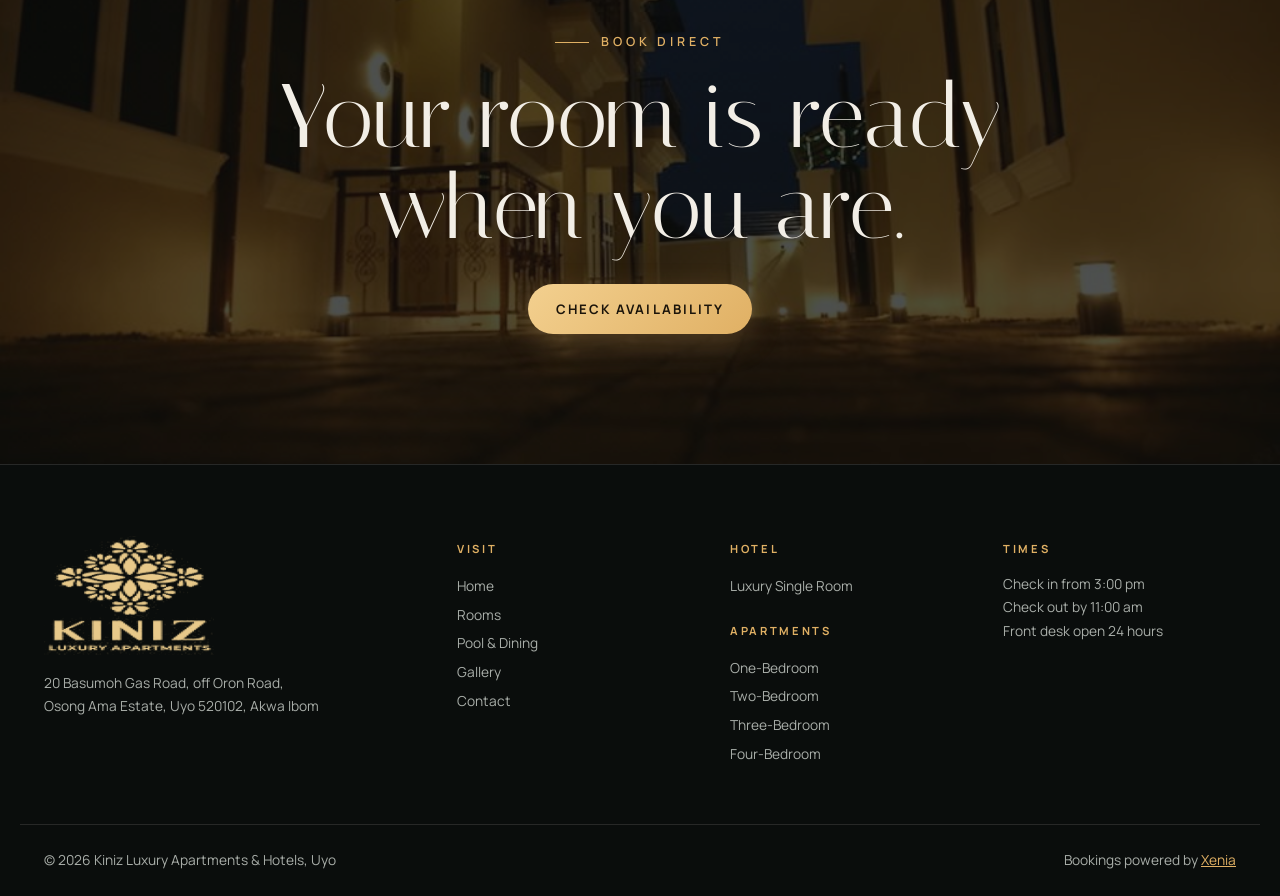
==== commit dcb27ffa: "Show hotel rooms and serviced apartments as two stays; real Kiniz logo, photos and rates Co-Authored" ====
--- a/index.html
+++ b/index.html
@@ -3,7 +3,7 @@
 <head>
 <meta charset="utf-8">
 <meta name="viewport" content="width=device-width, initial-scale=1, viewport-fit=cover">
-<title>Kiniz Apartments &amp; Hotel, Uyo</title>
+<title>Kiniz Luxury Apartments &amp; Hotels, Uyo</title>
 <meta name="description" content="Luxury serviced apartments, a penthouse and rooms around a lit outdoor pool in Osong Ama Estate, Uyo. Book direct.">
 <meta name="robots" content="noindex">
 <link rel="preconnect" href="https://fonts.googleapis.com">
@@ -18,14 +18,14 @@
     <div class="bg" role="img" aria-label="The Kiniz courtyard lit at night"></div>
     <div class="wrap hero-in">
       <span class="kicker reveal">Osong Ama Estate · Uyo</span>
-      <h1 class="reveal d2">Your <em>Uyo</em> address after dark.</h1>
-      <p class="reveal d3">Luxury apartments, a family penthouse and private rooms, set around a lit pool and bar in a quiet gated estate off Oron Road.</p>
+      <h1 class="reveal d2">Hotel rooms. <em>Whole</em> apartments.</h1>
+      <p class="reveal d3">A boutique hotel and serviced apartments in one gated estate in Uyo, around a lit pool and bar off Oron Road.</p>
 
       <form class="search reveal d4" id="f-search" novalidate>
         <div class="f"><label for="ci">Check in</label><input id="ci" type="date" required></div>
         <div class="f"><label for="co">Check out</label><input id="co" type="date" required></div>
         <div class="f"><label for="ad">Guests</label>
-          <select id="ad"><option value="1">1 guest</option><option value="2" selected>2 guests</option><option value="3">3 guests</option><option value="4">4 guests</option><option value="5">5 guests</option><option value="6">6 guests</option></select>
+          <select id="ad"><option value="1">1 guest</option><option value="2" selected>2 guests</option><option value="3">3 guests</option><option value="4">4 guests</option><option value="5">5 guests</option><option value="6">6 guests</option><option value="7">7 guests</option><option value="8">8 guests</option></select>
         </div>
         <button class="btn" type="submit" id="go">Check rooms</button>
       </form>
@@ -40,15 +40,15 @@
       <div>
         <span class="kicker">Welcome to Kiniz</span>
         <h2>Space to live, not just a room to sleep.</h2>
-        <p>Kiniz is a gated estate of apartments built for long weekends, work trips and family visits to Akwa Ibom. Cook in your own kitchen, spread out in a real living room, then end the night by the pool. Ibom E-Library and Ibom Hall are five minutes away.</p>
+        <p>Kiniz is two stays in one gated estate: hotel rooms for a quick work trip, and serviced apartments with kitchens and living rooms for families and long visits to Akwa Ibom. Everyone shares the pool, bar, restaurant and 24-hour front desk. Ibom E-Library and Ibom Hall are five minutes away.</p>
         <div class="nums">
-          <div><b>3</b><span>Ways to stay</span></div>
-          <div><b>6</b><span>Guests in the penthouse</span></div>
+          <div><b>5</b><span>Room and apartment types</span></div>
+          <div><b>8</b><span>Guests in the largest apartment</span></div>
           <div><b>24/7</b><span>Security and power</span></div>
         </div>
       </div>
       <div class="stack">
-        <img class="a" src="images/street.jpg" alt="The Kiniz buildings and gate at night" loading="lazy">
+        <img class="a" src="images/apt-4bed.jpg" alt="Living and dining room in a Kiniz apartment" loading="lazy">
         <img class="b" src="images/walkway.jpg" alt="Lamp-lit walkway between apartments" loading="lazy">
       </div>
     </div>
@@ -57,11 +57,25 @@
   <section class="rooms" id="stay">
     <div class="wrap">
       <div class="head">
-        <div><span class="kicker">Stay</span><h2>Rooms &amp; apartments</h2></div>
-        <p>Every unit has air conditioning, a smart TV, fast Wi-Fi, a kettle with tea and coffee, and an iron.</p>
+        <div><span class="kicker">Two ways to stay</span><h2>Hotel or apartment?</h2></div>
+        <p>Kiniz is a hotel and a set of serviced apartments in one gated estate. Same pool, same front desk. Choose the stay that fits your trip.</p>
       </div>
-      <div id="rooms"></div>
-      <a class="btn line" href="rooms.html" style="margin-top:40px">See every room</a>
+      <div class="doors">
+        <a class="door" href="rooms.html#hotel">
+          <img src="images/room-single.jpg" alt="Luxury single hotel room with king bed" loading="lazy">
+          <div class="in"><span class="pill hotel">The hotel</span><h3>Hotel rooms</h3>
+            <p>A private room with a king bed, cleaned every day, room service on call. For business trips and short stays.</p>
+            <div class="facts"><div><b>1</b><span>bedroom</span></div><div><b>2</b><span>guests</span></div><div><b data-from="hotel"></b><span>from / night</span></div></div></div>
+        </a>
+        <a class="door" href="rooms.html#apartments">
+          <img src="images/apt-3bed.jpg" alt="Living room of a serviced apartment" loading="lazy">
+          <div class="in"><span class="pill apartment">The apartments</span><h3>Serviced apartments</h3>
+            <p>A full home with its own kitchen and living room, one to four bedrooms. For families, groups and long stays.</p>
+            <div class="facts"><div><b>1–4</b><span>bedrooms</span></div><div><b>3–8</b><span>guests</span></div><div><b data-from="apartment"></b><span>from / night</span></div></div></div>
+        </a>
+      </div>
+      <div class="sect-head" style="padding-top:80px"><div><span class="kicker">Side by side</span><h2>Every stay, measured</h2></div><p>Sizes, bedrooms and guests for each room and apartment, so you can see the difference at a glance.</p></div>
+      <div class="tablewrap" id="compare"></div>
     </div>
   </section>
 
@@ -99,8 +113,8 @@
       <div class="gallery">
         <figure><img src="images/courtyard.jpg" alt="Courtyard and apartments at night" loading="lazy"><figcaption>The courtyard</figcaption></figure>
         <figure><img src="images/pool.jpg" alt="Pool and bar" loading="lazy"><figcaption>Pool &amp; bar</figcaption></figure>
-        <figure><img src="images/walkway.jpg" alt="Walkway with ground lamps" loading="lazy"><figcaption>Walkways</figcaption></figure>
-        <figure><img src="images/street.jpg" alt="Kiniz from the street" loading="lazy"><figcaption>Arrival</figcaption></figure>
+        <figure><img src="images/room-single.jpg" alt="Hotel room" loading="lazy"><figcaption>Hotel room</figcaption></figure>
+        <figure><img src="images/apt-4bed.jpg" alt="Apartment living and dining" loading="lazy"><figcaption>Apartment living</figcaption></figure>
       </div>
       <a class="btn line" href="gallery.html" style="margin-top:30px">Open the gallery</a>
     </div>
@@ -114,12 +128,13 @@
         <a class="btn line" href="https://www.google.com/maps/search/?api=1&query=Kiniz+Apartments+%26+Hotel+Uyo" target="_blank" rel="noopener">Open in Google Maps</a>
       </div>
       <dl>
-        <dt>Check in</dt><dd>From 2:00 pm</dd>
-        <dt>Check out</dt><dd>By 12:00 noon</dd>
+        <dt>Check in</dt><dd>From 3:00 pm</dd>
+        <dt>Check out</dt><dd>By 11:00 am</dd>
         <dt>Guests</dt><dd>Main guest 18 or older, with a valid ID</dd>
         <dt>Pets</dt><dd>Not allowed</dd>
         <dt>Smoking</dt><dd>Smoke-free rooms and indoor areas</dd>
-        <dt>Pay with</dt><dd>Card, bank transfer or cash at the front desk</dd>
+        <dt>Deposit</dt><dd>50% secures the booking, balance at check-in</dd>
+          <dt>Cancel</dt><dd>Free up to 48 hours before arrival</dd>
       </dl>
     </div>
   </section>
--- a/assets/site.css
+++ b/assets/site.css
@@ -51,7 +51,7 @@
 
 /* ── hero ── */
 .hero{position:relative;min-height:min(100svh,920px);display:flex;align-items:flex-end;overflow:hidden;isolation:isolate}
-.hero .bg{position:absolute;inset:0;z-index:-2;background:#111 url(images/courtyard.jpg) center/cover;animation:drift 22s ease-in-out infinite alternate}
+.hero .bg{position:absolute;inset:0;z-index:-2;background:#111 url(../images/courtyard.jpg) center/cover;animation:drift 22s ease-in-out infinite alternate}
 .hero::after{content:"";position:absolute;inset:0;z-index:-1;background:
   linear-gradient(180deg,rgba(10,13,12,.55) 0%,rgba(10,13,12,0) 30%,rgba(10,13,12,.2) 55%,var(--night) 100%),
   radial-gradient(60% 50% at 20% 70%,rgba(10,13,12,.6),transparent)}
@@ -122,7 +122,7 @@
 
 /* ── pool feature ── */
 .feature{position:relative;min-height:640px;display:flex;align-items:center;overflow:hidden;isolation:isolate}
-.feature .bg{position:absolute;inset:0;z-index:-2;background:#111 url(images/pool.jpg) center/cover}
+.feature .bg{position:absolute;inset:0;z-index:-2;background:#111 url(../images/pool.jpg) center/cover}
 .feature::after{content:"";position:absolute;inset:0;z-index:-1;background:linear-gradient(90deg,rgba(10,13,12,.92) 0%,rgba(10,13,12,.55) 45%,rgba(10,13,12,.1) 100%)}
 .feature h2{font-size:clamp(2.8rem,6vw,5.4rem);margin:18px 0 22px;max-width:9ch}
 .feature p{max-width:40ch;color:#d4d0c7}
@@ -157,7 +157,7 @@
 
 /* ── final CTA + footer ── */
 .cta{position:relative;text-align:center;padding-block:130px;overflow:hidden;isolation:isolate}
-.cta .bg{position:absolute;inset:0;z-index:-2;background:#111 url(images/walkway.jpg) center/cover}
+.cta .bg{position:absolute;inset:0;z-index:-2;background:#111 url(../images/walkway.jpg) center/cover}
 .cta::after{content:"";position:absolute;inset:0;z-index:-1;background:rgba(10,13,12,.72)}
 .cta h2{font-size:clamp(2.8rem,7vw,6rem);margin:18px auto 30px;max-width:14ch}
 footer{border-top:1px solid var(--line);padding-block:34px;color:var(--dim);font-size:.86rem}
@@ -297,3 +297,45 @@
 .faq details[open] summary::after{transform:rotate(45deg)}
 .faq p{color:var(--dim);margin:14px 0 0;max-width:62ch}
 @media (max-width:900px){.contact{grid-template-columns:1fr;gap:40px}}
+
+/* ── brand marks ── */
+.brand .mark{width:56px;height:auto}
+.flogo{width:170px;height:auto}
+/* ── hotel vs apartments ── */
+.doors{display:grid;grid-template-columns:1fr 1fr;gap:20px}
+.door{position:relative;min-height:560px;border-radius:24px;overflow:hidden;display:flex;align-items:flex-end;isolation:isolate;text-decoration:none}
+.door img{position:absolute;inset:0;width:100%;height:100%;object-fit:cover;z-index:-2;transition:transform 1.2s cubic-bezier(.2,.7,.2,1)}
+.door:hover img{transform:scale(1.06)}
+.door::after{content:"";position:absolute;inset:0;z-index:-1;background:linear-gradient(180deg,rgba(10,13,12,.1) 30%,rgba(10,13,12,.94))}
+.door .in{padding:34px;width:100%}
+.door h3{font-size:clamp(2.4rem,4.2vw,3.6rem);margin:14px 0 10px}
+.door p{color:#d4d0c7;max-width:40ch;margin:0}
+.door .facts{display:grid;grid-template-columns:repeat(3,1fr);gap:12px;margin:24px 0 0;padding:18px 0 0;border-top:1px solid var(--line)}
+.door .facts b{display:block;font:400 1.6rem/1.1 var(--display);color:var(--gold-2)}
+.door .facts span{font-size:.76rem;color:var(--dim);letter-spacing:.06em}
+@media (max-width:860px){.doors{grid-template-columns:1fr}.door{min-height:480px}}
+.pill{display:inline-block;border-radius:999px;padding:4px 12px;font-size:.7rem;font-weight:700;letter-spacing:.14em;text-transform:uppercase;border:1px solid}
+.pill.hotel{color:var(--pool);border-color:rgba(79,195,207,.45);background:rgba(79,195,207,.08)}
+.pill.apartment{color:var(--gold);border-color:rgba(224,176,100,.45);background:rgba(224,176,100,.08)}
+.pill.on-img{position:absolute;left:16px;top:16px;background:rgba(10,13,12,.7);backdrop-filter:blur(8px);-webkit-backdrop-filter:blur(8px)}
+.tablewrap{overflow-x:auto;margin-top:10px;border:1px solid var(--line);border-radius:20px}
+.tablewrap table{width:100%;border-collapse:collapse;min-width:820px;font-size:.95rem}
+.tablewrap th{text-align:left;font-size:.68rem;font-weight:700;letter-spacing:.2em;text-transform:uppercase;color:var(--gold);padding:18px 20px;border-bottom:1px solid var(--line)}
+.tablewrap td{padding:16px 20px;border-bottom:1px solid var(--line);vertical-align:middle}
+.tablewrap tr:last-child td{border-bottom:0}
+.tablewrap tbody tr:hover{background:var(--night-3)}
+.tablewrap .n{text-align:right;font-variant-numeric:tabular-nums}
+.tablewrap td a{text-decoration:none;font-weight:600}
+.tablewrap td a:hover{color:var(--gold-2)}
+.meter{width:110px;height:6px;border-radius:3px;background:var(--line);overflow:hidden;margin-bottom:4px}
+.meter i{display:block;height:100%;border-radius:3px;background:var(--gold)}
+tr.hotel .meter i{background:var(--pool)}
+.tablewrap small{color:var(--dim);font-variant-numeric:tabular-nums}
+.btn.sm{padding:9px 16px;font-size:.7rem}
+.grp{font-size:.68rem;font-weight:700;letter-spacing:.22em;text-transform:uppercase;color:var(--gold);margin:18px 0 10px}
+.grp:first-child{margin-top:0}
+.sect-head{display:flex;align-items:end;justify-content:space-between;gap:20px;flex-wrap:wrap;padding-block:60px 10px}
+.sect-head h2{font-size:clamp(2.6rem,5vw,4.4rem);margin-top:14px}
+.sect-head p{max-width:46ch;color:var(--dim);margin:0}
+.pill{white-space:nowrap}
+@media (max-width:480px){.brand small{display:none}.brand .mark{width:46px}nav .btn{padding:10px 16px;font-size:.72rem}nav{gap:12px}}
